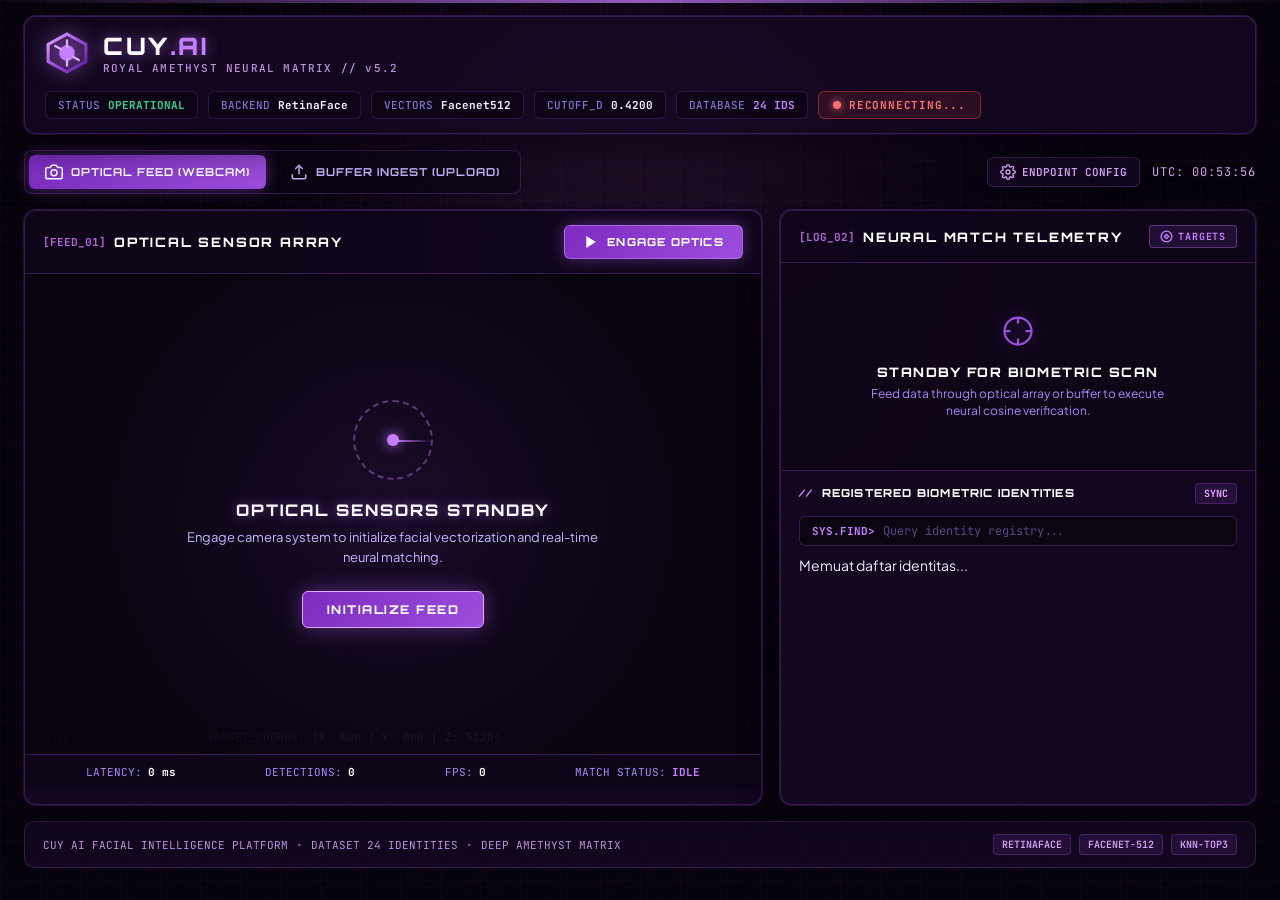
==== index.html @ 23558129 "Initial commit: CUY.AI Royal Amethyst Neural Biometrics Studio" ====
<!DOCTYPE html>
<html lang="id">
<head>
    <meta charset="UTF-8">
    <meta name="viewport" content="width=device-width, initial-scale=1.0">
    <title>CUY.AI • Royal Amethyst Neural Biometrics</title>
    <meta name="description" content="CUY AI Facial Intelligence & Biometric Vector Analysis powered by RetinaFace & DeepFace Facenet512">
    <link rel="preconnect" href="https://fonts.googleapis.com">
    <link rel="preconnect" href="https://fonts.gstatic.com" crossorigin>
    <link href="https://fonts.googleapis.com/css2?family=JetBrains+Mono:wght@300;400;500;700&family=Orbitron:wght@500;700;800;900&family=Plus+Jakarta+Sans:wght@400;500;600;700;800&display=swap" rel="stylesheet">
    <link rel="stylesheet" href="style.css">
</head>
<body class="amethyst-body">
    <!-- Ambient Texture & Background Elements -->
    <div class="ambient-texture-overlay"></div>
    <div class="amethyst-radial-bloom"></div>
    <div class="cyber-grid-overlay"></div>
    <div class="scanline-sweep"></div>

    <div class="cuy-app-container">
        <!-- TOP HUD TELEMETRY BAR -->
        <header class="cuy-top-nav">
            <div class="brand-cluster">
                <div class="brand-crystal-badge">
                    <svg viewBox="0 0 28 28" fill="none" class="brand-icon">
                        <path d="M14 2L26 8.5V19.5L14 26L2 19.5V8.5L14 2Z" stroke="url(#cuy-grad)" stroke-width="2" fill="rgba(157, 78, 221, 0.15)"/>
                        <circle cx="14" cy="14" r="5" fill="#c77dff" class="pulse-core"/>
                        <path d="M14 6V10M14 18V22M6.5 9.5L10 11.5M18 16.5L21.5 18.5" stroke="#e0aaff" stroke-width="1.5" stroke-linecap="round"/>
                        <defs>
                            <linearGradient id="cuy-grad" x1="2" y1="2" x2="26" y2="26" gradientUnits="userSpaceOnUse">
                                <stop stop-color="#e0aaff"/>
                                <stop offset="0.5" stop-color="#9d4edd"/>
                                <stop offset="1" stop-color="#5a189a"/>
                            </linearGradient>
                        </defs>
                    </svg>
                </div>
                <div class="brand-titles">
                    <div class="brand-name">CUY<span class="brand-dot">.AI</span></div>
                    <div class="brand-tagline">ROYAL AMETHYST NEURAL MATRIX // v5.2</div>
                </div>
            </div>

            <!-- Telemetry Metrics Pills -->
            <div class="telemetry-deck">
                <div class="hud-pill">
                    <span class="pill-k">STATUS</span>
                    <span class="pill-v status-live" id="systemStatusText">OPERATIONAL</span>
                </div>
                <div class="hud-pill">
                    <span class="pill-k">BACKEND</span>
                    <span class="pill-v" id="detectorText">RetinaFace</span>
                </div>
                <div class="hud-pill">
                    <span class="pill-k">VECTORS</span>
                    <span class="pill-v" id="modelText">Facenet512</span>
                </div>
                <div class="hud-pill">
                    <span class="pill-k">CUTOFF_D</span>
                    <span class="pill-v" id="cutoffText">0.4200</span>
                </div>
                <div class="hud-pill hud-pill-ids">
                    <span class="pill-k">DATABASE</span>
                    <span class="pill-v text-amethyst" id="totalPersonsBadge">24 IDS</span>
                </div>
                <button class="server-status-pill online" id="btnServerStatus" title="Klik untuk konfirmasi URL Backend">
                    <span class="pulse-indicator"></span>
                    <span class="status-name" id="serverStateLabel">ONLINE [24 ID]</span>
                </button>
            </div>
        </header>

        <!-- SUB NAV / MODE SWITCHER -->
        <div class="cuy-subnav">
            <div class="mode-switcher">
                <button class="mode-tab active" id="tabWebcam">
                    <svg viewBox="0 0 24 24" width="18" height="18" fill="none" stroke="currentColor" stroke-width="2"><path d="M23 19a2 2 0 0 1-2 2H3a2 2 0 0 1-2-2V8a2 2 0 0 1 2-2h4l2-3h6l2 3h4a2 2 0 0 1 2 2z"></path><circle cx="12" cy="13" r="4"></circle></svg>
                    <span>OPTICAL FEED (WEBCAM)</span>
                </button>
                <button class="mode-tab" id="tabUpload">
                    <svg viewBox="0 0 24 24" width="18" height="18" fill="none" stroke="currentColor" stroke-width="2"><path d="M21 15v4a2 2 0 0 1-2 2H5a2 2 0 0 1-2-2v-4"></path><polyline points="17 8 12 3 7 8"></polyline><line x1="12" y1="3" x2="12" y2="15"></line></svg>
                    <span>BUFFER INGEST (UPLOAD)</span>
                </button>
            </div>
            <div class="subnav-meta">
                <button class="gear-btn" id="btnOpenConfig" title="Pengaturan Endpoint API">
                    <svg viewBox="0 0 24 24" width="16" height="16" fill="none" stroke="currentColor" stroke-width="2"><circle cx="12" cy="12" r="3"></circle><path d="M19.4 15a1.65 1.65 0 0 0 .33 1.82l.06.06a2 2 0 0 1 0 2.83 2 2 0 0 1-2.83 0l-.06-.06a1.65 1.65 0 0 0-1.82-.33 1.65 1.65 0 0 0-1 1.51V21a2 2 0 0 1-2 2 2 2 0 0 1-2-2v-.09A1.65 1.65 0 0 0 9 19.4a1.65 1.65 0 0 0-1.82.33l-.06.06a2 2 0 0 1-2.83 0 2 2 0 0 1 0-2.83l.06-.06a1.65 1.65 0 0 0 .33-1.82 1.65 1.65 0 0 0-1.51-1H3a2 2 0 0 1-2-2 2 2 0 0 1 2-2h.09A1.65 1.65 0 0 0 4.6 9a1.65 1.65 0 0 0-.33-1.82l-.06-.06a2 2 0 0 1 0-2.83 2 2 0 0 1 2.83 0l.06.06a1.65 1.65 0 0 0 1.82.33H9a1.65 1.65 0 0 0 1-1.51V3a2 2 0 0 1 2-2 2 2 0 0 1 2 2v.09a1.65 1.65 0 0 0 1 1.51 1.65 1.65 0 0 0 1.82-.33l.06-.06a2 2 0 0 1 2.83 0 2 2 0 0 1 0 2.83l-.06.06a1.65 1.65 0 0 0-.33 1.82V9a1.65 1.65 0 0 0 1.51 1H21a2 2 0 0 1 2 2 2 2 0 0 1-2 2h-.09a1.65 1.65 0 0 0-1.51 1z"></path></svg>
                    <span>ENDPOINT CONFIG</span>
                </button>
                <div class="hud-clock" id="hudClock">UTC: --:--:--</div>
            </div>
        </div>

        <!-- MAIN DUAL-PANEL STAGE -->
        <main class="cuy-main-grid">
            <!-- LEFT PANEL: OPTICAL VIEWPORT -->
            <section class="cuy-card viewport-card">
                <div class="card-head">
                    <div class="card-title-group">
                        <span class="card-index">[FEED_01]</span>
                        <h2 class="card-title">OPTICAL SENSOR ARRAY</h2>
                    </div>
                    <div class="viewport-actions">
                        <button class="action-btn" id="btnFlipCamera" style="display:none;" title="Ganti Kamera">
                            <svg viewBox="0 0 24 24" width="15" height="15" fill="none" stroke="currentColor" stroke-width="2"><path d="M20 16v4a2 2 0 0 1-2 2H6a2 2 0 0 1-2-2v-4"></path><path d="M4 8V4a2 2 0 0 1 2-2h12a2 2 0 0 1 2 2v4"></path></svg>
                            <span>FLIP</span>
                        </button>
                        <button class="primary-btn" id="btnToggleCamera">
                            <svg viewBox="0 0 24 24" width="16" height="16" fill="currentColor"><polygon points="5 3 19 12 5 21 5 3"></polygon></svg>
                            <span>ENGAGE OPTICS</span>
                        </button>
                    </div>
                </div>

                <!-- VIEWPORT STAGE: WEBCAM -->
                <div class="viewport-stage" id="stageWebcam">
                    <div class="reticle-bracket top-left"></div>
                    <div class="reticle-bracket top-right"></div>
                    <div class="reticle-bracket bottom-left"></div>
                    <div class="reticle-bracket bottom-right"></div>
                    
                    <div class="laser-scanner" id="laserScanner"></div>

                    <video id="webcamVideo" autoplay playsinline muted></video>
                    <canvas id="detectionOverlayCanvas"></canvas>

                    <!-- Standby Placeholder -->
                    <div class="viewport-standby" id="viewportStandby">
                        <div class="standby-radar">
                            <div class="radar-circle"></div>
                            <div class="radar-line"></div>
                            <div class="radar-core"></div>
                        </div>
                        <h3 class="standby-title">OPTICAL SENSORS STANDBY</h3>
                        <p class="standby-sub">Engage camera system to initialize facial vectorization and real-time neural matching.</p>
                        <button class="start-lens-btn" id="btnInitializeFeed">INITIALIZE FEED</button>
                    </div>

                    <!-- Target HUD Overlay Stats -->
                    <div class="viewport-hud-bottom">
                        <div class="hud-audio-bars">
                            <span class="bar b1"></span><span class="bar b2"></span><span class="bar b3"></span><span class="bar b4"></span><span class="bar b5"></span>
                        </div>
                        <div class="hud-coords" id="targetCoords">TARGET_COORDS: [X: 000 | Y: 000 | Z: 512D]</div>
                        <div class="hud-stream-res" id="streamResolution">STREAM: STANDBY</div>
                    </div>
                </div>

                <!-- VIEWPORT STAGE: UPLOAD -->
                <div class="viewport-stage upload-stage" id="stageUpload" style="display:none;">
                    <div class="reticle-bracket top-left"></div>
                    <div class="reticle-bracket top-right"></div>
                    <div class="reticle-bracket bottom-left"></div>
                    <div class="reticle-bracket bottom-right"></div>

                    <div class="upload-dropzone" id="uploadDropzone">
                        <input type="file" id="filePickerInput" accept="image/*" style="display:none;">
                        <div class="upload-art">
                            <svg viewBox="0 0 24 24" width="48" height="48" fill="none" stroke="currentColor" stroke-width="1.6">
                                <path d="M21 15v4a2 2 0 0 1-2 2H5a2 2 0 0 1-2-2v-4"></path>
                                <polyline points="17 8 12 3 7 8"></polyline>
                                <line x1="12" y1="3" x2="12" y2="15"></line>
                            </svg>
                        </div>
                        <h3 class="upload-title">DROP FACE IMAGE HERE</h3>
                        <p class="upload-sub">Supports JPG, PNG, WEBP. Neural network will vectorize and compare with dataset.</p>
                        <button class="primary-btn browse-btn" id="btnBrowseFile">BROWSE LOCAL STORAGE</button>
                    </div>

                    <div class="upload-preview-container" id="uploadPreviewContainer" style="display:none;">
                        <img id="uploadPreviewImg" alt="Ingested frame">
                        <canvas id="uploadOverlayCanvas"></canvas>
                        <button class="action-btn upload-reset-btn" id="btnResetUpload">INGEST NEW IMAGE</button>
                    </div>
                </div>

                <!-- BOTTOM STATS STRIP -->
                <div class="card-foot-telemetry">
                    <div class="foot-item">
                        <span class="foot-label">LATENCY:</span>
                        <span class="foot-val" id="telemetryLatency">0 ms</span>
                    </div>
                    <div class="foot-item">
                        <span class="foot-label">DETECTIONS:</span>
                        <span class="foot-val" id="telemetryFaceCount">0</span>
                    </div>
                    <div class="foot-item">
                        <span class="foot-label">FPS:</span>
                        <span class="foot-val" id="telemetryFps">0</span>
                    </div>
                    <div class="foot-item">
                        <span class="foot-label">MATCH STATUS:</span>
                        <span class="foot-val val-status" id="telemetryMatchStatus">IDLE</span>
                    </div>
                </div>
            </section>

            <!-- RIGHT PANEL: TELEMETRY & IDENTITY MATCH -->
            <section class="cuy-card telemetry-card">
                <div class="card-head">
                    <div class="card-title-group">
                        <span class="card-index">[LOG_02]</span>
                        <h2 class="card-title">NEURAL MATCH TELEMETRY</h2>
                    </div>
                    <div class="targets-badge">
                        <svg viewBox="0 0 24 24" width="13" height="13" fill="none" stroke="currentColor" stroke-width="2.5"><circle cx="12" cy="12" r="10"></circle><polygon points="12 8 8 12 12 16 16 12 12 8"></polygon></svg>
                        <span>TARGETS</span>
                    </div>
                </div>

                <!-- ACTIVE TARGET CARD -->
                <div class="target-card-display" id="targetCardDisplay">
                    <div class="target-empty-state" id="targetEmptyState">
                        <div class="empty-reticle">
                            <svg viewBox="0 0 24 24" width="36" height="36" fill="none" stroke="#9d4edd" stroke-width="1.5">
                                <circle cx="12" cy="12" r="9"></circle>
                                <path d="M12 3v4M12 17v4M3 12h4M17 12h4"></path>
                            </svg>
                        </div>
                        <div class="empty-title">STANDBY FOR BIOMETRIC SCAN</div>
                        <div class="empty-sub">Feed data through optical array or buffer to execute neural cosine verification.</div>
                    </div>

                    <div class="target-detected-state" id="targetDetectedState" style="display:none;">
                        <div class="target-badge-pill" id="targetBadgePill">VERIFIED IDENTITY</div>
                        
                        <div class="target-name-banner">
                            <div class="target-neon-name" id="targetPersonName">IDENTIFYING...</div>
                            <div class="target-id-sub" id="targetIdSub">BIOMETRIC SIGNATURE IDENTIFIED</div>
                        </div>

                        <!-- Confidence Bar -->
                        <div class="confidence-strip">
                            <div class="conf-head">
                                <span class="conf-label">NEURAL CONFIDENCE</span>
                                <span class="conf-score" id="targetConfidenceScore">0.0%</span>
                            </div>
                            <div class="conf-track">
                                <div class="conf-fill" id="targetConfidenceFill" style="width: 0%;"></div>
                            </div>
                        </div>

                        <!-- Distance & Metrics Grid -->
                        <div class="metrics-quad-grid">
                            <div class="quad-item">
                                <span class="quad-k">COSINE DISTANCE</span>
                                <span class="quad-v" id="targetDistanceVal">0.0000</span>
                            </div>
                            <div class="quad-item">
                                <span class="quad-k">SIMILARITY MATCH</span>
                                <span class="quad-v" id="targetSimilarityVal">0.0%</span>
                            </div>
                            <div class="quad-item">
                                <span class="quad-k">TOP-3 KNN POOL</span>
                                <span class="quad-v">AGGREGATED</span>
                            </div>
                            <div class="quad-item">
                                <span class="quad-k">SECURITY TIER</span>
                                <span class="quad-v text-emerald" id="targetSecurityTier">TIER-1 ACCESS</span>
                            </div>
                        </div>
                    </div>
                </div>

                <!-- REGISTERED IDENTITIES SECTION -->
                <div class="registry-header">
                    <div class="reg-title">
                        <span class="reg-slash">//</span>
                        <span>REGISTERED BIOMETRIC IDENTITIES</span>
                    </div>
                    <button class="sync-btn" id="btnSyncRegistry" title="Sinkron ulang database">SYNC</button>
                </div>

                <!-- Search Input -->
                <div class="registry-search-box">
                    <span class="search-prompt">SYS.FIND&gt;</span>
                    <input type="text" id="inputRegistrySearch" placeholder="Query identity registry..." autocomplete="off">
                </div>

                <!-- Identities Grid -->
                <div class="registry-scroll-pane" id="registryGrid">
                    <div class="registry-loading">Memuat daftar identitas...</div>
                </div>
            </section>
        </main>

        <!-- FOOTER BAR -->
        <footer class="cuy-footer">
            <div class="foot-left">
                <span>CUY AI FACIAL INTELLIGENCE PLATFORM</span>
                <span class="sep">•</span>
                <span>DATASET 24 IDENTITIES</span>
                <span class="sep">•</span>
                <span>DEEP AMETHYST MATRIX</span>
            </div>
            <div class="foot-right">
                <span class="tech-tag">RETINAFACE</span>
                <span class="tech-tag">FACENET-512</span>
                <span class="tech-tag">KNN-TOP3</span>
            </div>
        </footer>
    </div>

    <!-- CONFIGURATION MODAL -->
    <div class="modal-backdrop" id="configModal" style="display:none;">
        <div class="modal-card">
            <div class="modal-head">
                <h3 class="modal-title">ENDPOINT CONFIGURATION</h3>
                <button class="modal-close" id="btnCloseConfig">&times;</button>
            </div>
            <div class="modal-body">
                <label class="modal-label" for="cfgApiBase">Backend API Endpoint:</label>
                <input type="text" class="modal-input" id="cfgApiBase" placeholder="http://localhost:5000 atau https://xxx.trycloudflare.com">
                <p class="modal-hint">Masukkan URL Cloudflare Tunnel jika ingin mengakses website ini dari HP atau jaringan luar.</p>
                
                <div class="modal-presets">
                    <button class="preset-btn" id="btnPresetLocal">Use Localhost:5000</button>
                    <button class="preset-btn" id="btnPresetTunnel">Use Cloudflare Tunnel</button>
                </div>
            </div>
            <div class="modal-foot">
                <button class="action-btn" id="btnResetConfig">Reset</button>
                <button class="primary-btn" id="btnSaveConfig">Save & Reconnect</button>
            </div>
        </div>
    </div>

    <script src="app.js"></script>
</body>
</html>
---- style.css ----
/*
 =====================================================================
   CUY.AI - ROYAL AMETHYST NEURAL MATRIX STYLING
   Primary Theme: #884b99 / Deep Velvet Obsidian / Neon Violet
 =====================================================================
*/

:root {
    /* Royal Amethyst Palette inspired by user swatch (#884b99) */
    --amethyst-base: #884b99;
    --amethyst-glow: #9d4edd;
    --amethyst-neon: #b565d8;
    --amethyst-bright: #c77dff;
    --amethyst-light: #e0aaff;
    --amethyst-pale: #f3e8ff;

    /* Deep Obsidian Velvet Backdrops */
    --bg-darkest: #07030b;
    --bg-darker: #0d0614;
    --bg-surface: #140820;
    --bg-card: rgba(22, 10, 36, 0.78);
    --bg-card-hover: rgba(33, 14, 53, 0.88);

    /* Borders & Accents */
    --border-amethyst: rgba(157, 78, 221, 0.28);
    --border-amethyst-bright: rgba(199, 125, 255, 0.65);
    --border-subtle: rgba(181, 101, 216, 0.15);

    /* Status Colors */
    --color-emerald: #10b981;
    --color-emerald-glow: rgba(16, 185, 129, 0.35);
    --color-amber: #f59e0b;
    --color-crimson: #ef4444;

    /* Shadows & Glows */
    --glow-amethyst: 0 0 20px rgba(157, 78, 221, 0.45);
    --glow-amethyst-lg: 0 0 35px rgba(199, 125, 255, 0.55);
    --box-card: 0 12px 36px 0 rgba(10, 2, 18, 0.65), 0 0 0 1px var(--border-amethyst);

    /* Fonts */
    --font-display: 'Orbitron', monospace;
    --font-code: 'JetBrains Mono', monospace;
    --font-body: 'Plus Jakarta Sans', sans-serif;
}

* {
    box-sizing: border-box;
    margin: 0;
    padding: 0;
    -webkit-font-smoothing: antialiased;
}

html, body {
    width: 100%;
    min-height: 100vh;
    background-color: var(--bg-darkest);
    color: #ede9fe;
    font-family: var(--font-body);
    font-size: 14px;
    overflow-x: hidden;
}

/* Ambient Layers */
.ambient-texture-overlay {
    position: fixed;
    top: 0;
    left: 0;
    width: 100%;
    height: 100%;
    background-image: url('theme-purple.png');
    background-size: cover;
    background-position: center;
    opacity: 0.12;
    mix-blend-mode: overlay;
    pointer-events: none;
    z-index: 1;
}

.amethyst-radial-bloom {
    position: fixed;
    top: -20%;
    left: 20%;
    width: 60vw;
    height: 60vw;
    background: radial-gradient(circle, rgba(136, 75, 153, 0.22) 0%, rgba(90, 24, 154, 0.08) 50%, transparent 75%);
    filter: blur(80px);
    pointer-events: none;
    z-index: 2;
}

.cyber-grid-overlay {
    position: fixed;
    top: 0;
    left: 0;
    width: 100%;
    height: 100%;
    background-image: 
        linear-gradient(rgba(157, 78, 221, 0.04) 1px, transparent 1px),
        linear-gradient(90deg, rgba(157, 78, 221, 0.04) 1px, transparent 1px);
    background-size: 40px 40px;
    pointer-events: none;
    z-index: 3;
}

.scanline-sweep {
    position: fixed;
    top: 0;
    left: 0;
    width: 100%;
    height: 3px;
    background: linear-gradient(90deg, transparent, rgba(199, 125, 255, 0.75), transparent);
    animation: scanSweep 7s linear infinite;
    pointer-events: none;
    z-index: 4;
}

@keyframes scanSweep {
    0% { transform: translateY(-100%); opacity: 0; }
    10% { opacity: 1; }
    90% { opacity: 1; }
    100% { transform: translateY(100vh); opacity: 0; }
}

/* Main Container */
.cuy-app-container {
    position: relative;
    z-index: 10;
    max-width: 1540px;
    margin: 0 auto;
    padding: 16px 24px 32px;
    display: flex;
    flex-direction: column;
    min-height: 100vh;
    gap: 16px;
}

/* TOP NAV */
.cuy-top-nav {
    display: flex;
    align-items: center;
    justify-content: space-between;
    flex-wrap: wrap;
    gap: 16px;
    padding: 14px 20px;
    background: var(--bg-card);
    backdrop-filter: blur(18px);
    border: 1px solid var(--border-amethyst);
    border-radius: 12px;
    box-shadow: var(--box-card);
}

.brand-cluster {
    display: flex;
    align-items: center;
    gap: 14px;
}

.brand-crystal-badge {
    width: 44px;
    height: 44px;
    display: flex;
    align-items: center;
    justify-content: center;
    filter: drop-shadow(0 0 10px rgba(199, 125, 255, 0.6));
}

.brand-icon {
    width: 100%;
    height: 100%;
}

.pulse-core {
    animation: corePulse 2.4s ease-in-out infinite;
}

@keyframes corePulse {
    0%, 100% { transform: scale(1); opacity: 0.8; }
    50% { transform: scale(1.15); opacity: 1; filter: drop-shadow(0 0 6px #c77dff); }
}

.brand-name {
    font-family: var(--font-display);
    font-size: 24px;
    font-weight: 900;
    letter-spacing: 2.5px;
    color: #ffffff;
    text-shadow: 0 0 14px rgba(199, 125, 255, 0.65);
}

.brand-dot {
    color: var(--amethyst-bright);
}

.brand-tagline {
    font-family: var(--font-code);
    font-size: 11px;
    font-weight: 500;
    color: var(--amethyst-light);
    letter-spacing: 1.2px;
    opacity: 0.85;
}

/* Telemetry Deck */
.telemetry-deck {
    display: flex;
    align-items: center;
    flex-wrap: wrap;
    gap: 10px;
}

.hud-pill {
    display: flex;
    align-items: center;
    gap: 8px;
    padding: 6px 12px;
    background: rgba(12, 4, 18, 0.65);
    border: 1px solid rgba(157, 78, 221, 0.22);
    border-radius: 6px;
    font-family: var(--font-code);
    font-size: 11px;
}

.pill-k {
    color: #a78bfa;
    font-weight: 500;
    opacity: 0.8;
}

.pill-v {
    color: #f5f3ff;
    font-weight: 700;
}

.pill-v.status-live {
    color: #34d399;
}

.text-amethyst {
    color: var(--amethyst-bright) !important;
}

.server-status-pill {
    display: inline-flex;
    align-items: center;
    gap: 8px;
    padding: 6px 14px;
    background: rgba(16, 185, 129, 0.12);
    border: 1px solid rgba(16, 185, 129, 0.45);
    color: #34d399;
    border-radius: 6px;
    font-family: var(--font-code);
    font-size: 11px;
    font-weight: 700;
    letter-spacing: 0.8px;
    cursor: pointer;
    transition: all 0.2s ease;
}

.server-status-pill:hover {
    background: rgba(16, 185, 129, 0.22);
    box-shadow: 0 0 12px var(--color-emerald-glow);
}

.server-status-pill.offline {
    background: rgba(239, 68, 68, 0.12);
    border-color: rgba(239, 68, 68, 0.45);
    color: #f87171;
}

.pulse-indicator {
    width: 8px;
    height: 8px;
    background-color: currentColor;
    border-radius: 50%;
    box-shadow: 0 0 8px currentColor;
    animation: beaconBlink 1.6s ease-in-out infinite;
}

@keyframes beaconBlink {
    0%, 100% { opacity: 1; transform: scale(1); }
    50% { opacity: 0.4; transform: scale(0.8); }
}

/* SUB NAV */
.cuy-subnav {
    display: flex;
    align-items: center;
    justify-content: space-between;
    flex-wrap: wrap;
    gap: 12px;
}

.mode-switcher {
    display: flex;
    align-items: center;
    gap: 8px;
    background: rgba(13, 5, 20, 0.6);
    padding: 4px;
    border-radius: 8px;
    border: 1px solid var(--border-amethyst);
}

.mode-tab {
    display: flex;
    align-items: center;
    gap: 8px;
    padding: 8px 16px;
    background: transparent;
    border: none;
    color: #c4b5fd;
    font-family: var(--font-display);
    font-size: 11px;
    font-weight: 700;
    letter-spacing: 1px;
    border-radius: 6px;
    cursor: pointer;
    transition: all 0.25s ease;
}

.mode-tab:hover {
    color: #ffffff;
    background: rgba(157, 78, 221, 0.15);
}

.mode-tab.active {
    background: linear-gradient(135deg, #7b2cbf, #9d4edd);
    color: #ffffff;
    box-shadow: 0 0 16px rgba(157, 78, 221, 0.5);
}

.subnav-meta {
    display: flex;
    align-items: center;
    gap: 12px;
}

.gear-btn {
    display: flex;
    align-items: center;
    gap: 6px;
    padding: 6px 12px;
    background: rgba(22, 10, 36, 0.8);
    border: 1px solid var(--border-amethyst);
    color: var(--amethyst-light);
    border-radius: 6px;
    font-family: var(--font-code);
    font-size: 11px;
    font-weight: 600;
    cursor: pointer;
    transition: all 0.2s ease;
}

.gear-btn:hover {
    border-color: var(--amethyst-bright);
    color: #ffffff;
    box-shadow: var(--glow-amethyst);
}

.hud-clock {
    font-family: var(--font-code);
    font-size: 12px;
    color: var(--amethyst-light);
    letter-spacing: 1px;
}

/* MAIN STAGE GRID */
.cuy-main-grid {
    display: grid;
    grid-template-columns: 1.55fr 1fr;
    gap: 18px;
    flex: 1;
}

@media (max-width: 1080px) {
    .cuy-main-grid {
        grid-template-columns: 1fr;
    }
}

/* CARDS */
.cuy-card {
    background: var(--bg-card);
    backdrop-filter: blur(20px);
    border: 1px solid var(--border-amethyst);
    border-radius: 12px;
    box-shadow: var(--box-card);
    display: flex;
    flex-direction: column;
    overflow: hidden;
}

.card-head {
    display: flex;
    align-items: center;
    justify-content: space-between;
    padding: 14px 18px;
    border-bottom: 1px solid var(--border-amethyst);
    background: rgba(13, 5, 20, 0.5);
}

.card-title-group {
    display: flex;
    align-items: center;
    gap: 8px;
}

.card-index {
    font-family: var(--font-code);
    font-size: 11px;
    color: var(--amethyst-neon);
    font-weight: 700;
}

.card-title {
    font-family: var(--font-display);
    font-size: 13px;
    font-weight: 800;
    letter-spacing: 1.8px;
    color: #ffffff;
}

/* Buttons */
.primary-btn {
    display: inline-flex;
    align-items: center;
    gap: 8px;
    padding: 8px 18px;
    background: linear-gradient(135deg, #7b2cbf 0%, #9d4edd 100%);
    color: #ffffff;
    border: 1px solid rgba(224, 170, 255, 0.4);
    border-radius: 6px;
    font-family: var(--font-display);
    font-size: 11px;
    font-weight: 800;
    letter-spacing: 1.2px;
    cursor: pointer;
    box-shadow: 0 0 16px rgba(157, 78, 221, 0.45);
    transition: all 0.25s ease;
}

.primary-btn:hover {
    background: linear-gradient(135deg, #9d4edd 0%, #c77dff 100%);
    box-shadow: 0 0 24px rgba(199, 125, 255, 0.65);
    transform: translateY(-1px);
}

.action-btn {
    display: inline-flex;
    align-items: center;
    gap: 6px;
    padding: 7px 14px;
    background: rgba(30, 14, 48, 0.8);
    border: 1px solid var(--border-amethyst);
    color: var(--amethyst-light);
    border-radius: 6px;
    font-family: var(--font-display);
    font-size: 10px;
    font-weight: 700;
    letter-spacing: 1px;
    cursor: pointer;
    transition: all 0.2s ease;
}

.action-btn:hover {
    border-color: var(--amethyst-bright);
    color: #ffffff;
}

/* VIEWPORT STAGE */
.viewport-stage {
    position: relative;
    width: 100%;
    min-height: 480px;
    background: #08030d;
    display: flex;
    align-items: center;
    justify-content: center;
    overflow: hidden;
}

#webcamVideo {
    width: 100%;
    height: 100%;
    object-fit: cover;
    display: block;
}

#detectionOverlayCanvas {
    position: absolute;
    top: 0;
    left: 0;
    width: 100%;
    height: 100%;
    pointer-events: none;
    z-index: 5;
}

/* Reticle brackets */
.reticle-bracket {
    position: absolute;
    width: 22px;
    height: 22px;
    border: 2px solid var(--amethyst-bright);
    pointer-events: none;
    z-index: 6;
    opacity: 0.85;
}

.reticle-bracket.top-left { top: 12px; left: 12px; border-right: none; border-bottom: none; }
.reticle-bracket.top-right { top: 12px; right: 12px; border-left: none; border-bottom: none; }
.reticle-bracket.bottom-left { bottom: 12px; left: 12px; border-right: none; border-top: none; }
.reticle-bracket.bottom-right { bottom: 12px; right: 12px; border-left: none; border-top: none; }

.laser-scanner {
    position: absolute;
    top: 0;
    left: 0;
    width: 100%;
    height: 2px;
    background: linear-gradient(90deg, transparent, #c77dff, #ffffff, #c77dff, transparent);
    box-shadow: 0 0 12px #c77dff, 0 0 24px #9d4edd;
    opacity: 0;
    pointer-events: none;
    z-index: 7;
}

.laser-scanner.active {
    opacity: 1;
    animation: laserScan 2.4s ease-in-out infinite;
}

@keyframes laserScan {
    0% { top: 4%; }
    50% { top: 96%; }
    100% { top: 4%; }
}

/* Standby Viewport */
.viewport-standby {
    position: absolute;
    inset: 0;
    display: flex;
    flex-direction: column;
    align-items: center;
    justify-content: center;
    background: radial-gradient(circle at center, rgba(30, 13, 48, 0.8) 0%, rgba(8, 3, 13, 0.98) 75%);
    text-align: center;
    padding: 32px;
    z-index: 8;
}

.standby-radar {
    position: relative;
    width: 80px;
    height: 80px;
    margin-bottom: 20px;
}

.radar-circle {
    position: absolute;
    inset: 0;
    border: 2px dashed rgba(199, 125, 255, 0.4);
    border-radius: 50%;
    animation: radarSpin 8s linear infinite;
}

.radar-line {
    position: absolute;
    top: 50%;
    left: 50%;
    width: 38px;
    height: 2px;
    background: linear-gradient(90deg, #c77dff, transparent);
    transform-origin: 0 0;
    animation: radarSweep 2.2s linear infinite;
}

.radar-core {
    position: absolute;
    top: calc(50% - 6px);
    left: calc(50% - 6px);
    width: 12px;
    height: 12px;
    background: #c77dff;
    border-radius: 50%;
    box-shadow: 0 0 14px #c77dff;
}

@keyframes radarSpin {
    from { transform: rotate(0deg); }
    to { transform: rotate(360deg); }
}

@keyframes radarSweep {
    from { transform: rotate(0deg); }
    to { transform: rotate(360deg); }
}

.standby-title {
    font-family: var(--font-display);
    font-size: 16px;
    font-weight: 800;
    letter-spacing: 2px;
    color: #ffffff;
    margin-bottom: 8px;
    text-shadow: 0 0 12px rgba(199, 125, 255, 0.5);
}

.standby-sub {
    font-size: 13px;
    color: #c4b5fd;
    max-width: 440px;
    line-height: 1.5;
    margin-bottom: 24px;
}

.start-lens-btn {
    padding: 10px 24px;
    background: linear-gradient(135deg, #7b2cbf, #9d4edd);
    border: 1px solid #e0aaff;
    color: #ffffff;
    font-family: var(--font-display);
    font-size: 12px;
    font-weight: 800;
    letter-spacing: 1.5px;
    border-radius: 6px;
    cursor: pointer;
    box-shadow: 0 0 20px rgba(157, 78, 221, 0.5);
    transition: all 0.25s ease;
}

.start-lens-btn:hover {
    background: linear-gradient(135deg, #9d4edd, #c77dff);
    box-shadow: 0 0 30px rgba(199, 125, 255, 0.8);
    transform: scale(1.03);
}

/* Viewport HUD bottom */
.viewport-hud-bottom {
    position: absolute;
    bottom: 0;
    left: 0;
    right: 0;
    padding: 10px 16px;
    background: linear-gradient(to top, rgba(7, 3, 11, 0.85) 0%, transparent 100%);
    display: flex;
    align-items: center;
    justify-content: space-between;
    font-family: var(--font-code);
    font-size: 11px;
    color: var(--amethyst-light);
    pointer-events: none;
    z-index: 6;
}

.hud-audio-bars {
    display: flex;
    align-items: flex-end;
    gap: 3px;
    height: 12px;
}

.hud-audio-bars .bar {
    width: 3px;
    background: var(--amethyst-bright);
    border-radius: 1px;
}

.b1 { height: 4px; }
.b2 { height: 9px; }
.b3 { height: 12px; }
.b4 { height: 7px; }
.b5 { height: 10px; }

/* Upload Stage */
.upload-stage {
    min-height: 480px;
}

.upload-dropzone {
    width: 90%;
    max-width: 500px;
    padding: 44px 28px;
    background: rgba(22, 10, 36, 0.7);
    border: 2px dashed rgba(181, 101, 216, 0.45);
    border-radius: 14px;
    text-align: center;
    display: flex;
    flex-direction: column;
    align-items: center;
    transition: all 0.25s ease;
}

.upload-dropzone.dragover {
    border-color: var(--amethyst-bright);
    background: rgba(40, 18, 66, 0.85);
    box-shadow: 0 0 24px rgba(157, 78, 221, 0.4);
}

.upload-art {
    color: var(--amethyst-bright);
    margin-bottom: 16px;
    filter: drop-shadow(0 0 10px rgba(199, 125, 255, 0.6));
}

.upload-title {
    font-family: var(--font-display);
    font-size: 16px;
    font-weight: 800;
    letter-spacing: 1.5px;
    color: #ffffff;
    margin-bottom: 8px;
}

.upload-sub {
    font-size: 12px;
    color: #c4b5fd;
    line-height: 1.5;
    margin-bottom: 22px;
}

.upload-preview-container {
    position: relative;
    width: 100%;
    height: 100%;
    display: flex;
    align-items: center;
    justify-content: center;
    padding: 16px;
}

#uploadPreviewImg {
    max-width: 100%;
    max-height: 460px;
    border-radius: 8px;
    border: 1px solid var(--border-amethyst);
}

#uploadOverlayCanvas {
    position: absolute;
    top: 16px;
    left: 16px;
    pointer-events: none;
}

.upload-reset-btn {
    position: absolute;
    bottom: 24px;
    right: 24px;
    background: rgba(13, 5, 20, 0.85);
}

/* Card Foot Telemetry */
.card-foot-telemetry {
    display: flex;
    align-items: center;
    justify-content: space-around;
    padding: 10px 16px;
    background: rgba(13, 5, 20, 0.6);
    border-top: 1px solid var(--border-amethyst);
    font-family: var(--font-code);
    font-size: 11px;
}

.foot-item {
    display: flex;
    align-items: center;
    gap: 6px;
}

.foot-label {
    color: #a78bfa;
}

.foot-val {
    color: #ffffff;
    font-weight: 700;
}

.val-status {
    color: var(--amethyst-bright);
}

/* RIGHT PANEL: TELEMETRY & MATCH DISPLAY */
.telemetry-card {
    display: flex;
    flex-direction: column;
}

.targets-badge {
    display: flex;
    align-items: center;
    gap: 5px;
    padding: 4px 10px;
    background: rgba(157, 78, 221, 0.15);
    border: 1px solid rgba(199, 125, 255, 0.35);
    color: var(--amethyst-bright);
    border-radius: 4px;
    font-family: var(--font-code);
    font-size: 10px;
    font-weight: 700;
    letter-spacing: 0.8px;
}

/* Target Display Area */
.target-card-display {
    padding: 18px;
    background: rgba(12, 5, 18, 0.55);
    border-bottom: 1px solid var(--border-amethyst);
}

.target-empty-state {
    padding: 32px 18px;
    text-align: center;
    display: flex;
    flex-direction: column;
    align-items: center;
}

.empty-reticle {
    margin-bottom: 12px;
    filter: drop-shadow(0 0 10px rgba(157, 78, 221, 0.4));
}

.empty-title {
    font-family: var(--font-display);
    font-size: 13px;
    font-weight: 800;
    letter-spacing: 1.5px;
    color: #ffffff;
    margin-bottom: 6px;
}

.empty-sub {
    font-size: 12px;
    color: #a78bfa;
    max-width: 320px;
    line-height: 1.4;
}

.target-detected-state {
    display: flex;
    flex-direction: column;
    gap: 14px;
    animation: fadeIn 0.3s ease;
}

@keyframes fadeIn {
    from { opacity: 0; transform: translateY(6px); }
    to { opacity: 1; transform: translateY(0); }
}

.target-badge-pill {
    align-self: flex-start;
    padding: 4px 12px;
    background: rgba(16, 185, 129, 0.15);
    border: 1px solid rgba(16, 185, 129, 0.5);
    color: #34d399;
    font-family: var(--font-display);
    font-size: 10px;
    font-weight: 800;
    letter-spacing: 1px;
    border-radius: 4px;
}

.target-badge-pill.unknown {
    background: rgba(239, 68, 68, 0.15);
    border-color: rgba(239, 68, 68, 0.5);
    color: #f87171;
}

.target-neon-name {
    font-family: var(--font-display);
    font-size: 24px;
    font-weight: 900;
    letter-spacing: 2px;
    color: #ffffff;
    text-shadow: 0 0 16px rgba(199, 125, 255, 0.8), 0 0 32px rgba(157, 78, 221, 0.5);
}

.target-id-sub {
    font-family: var(--font-code);
    font-size: 11px;
    color: var(--amethyst-light);
    letter-spacing: 1px;
    margin-top: 2px;
}

/* Confidence Bar */
.confidence-strip {
    display: flex;
    flex-direction: column;
    gap: 6px;
}

.conf-head {
    display: flex;
    justify-content: space-between;
    font-family: var(--font-code);
    font-size: 11px;
}

.conf-label {
    color: #a78bfa;
}

.conf-score {
    color: #ffffff;
    font-weight: 700;
}

.conf-track {
    width: 100%;
    height: 8px;
    background: rgba(13, 5, 20, 0.8);
    border: 1px solid var(--border-amethyst);
    border-radius: 4px;
    overflow: hidden;
}

.conf-fill {
    height: 100%;
    background: linear-gradient(90deg, #7b2cbf, #c77dff);
    box-shadow: 0 0 12px rgba(199, 125, 255, 0.8);
    border-radius: 3px;
    transition: width 0.35s ease;
}

/* Metrics Quad Grid */
.metrics-quad-grid {
    display: grid;
    grid-template-columns: 1fr 1fr;
    gap: 8px;
}

.quad-item {
    padding: 8px 12px;
    background: rgba(15, 6, 23, 0.65);
    border: 1px solid rgba(157, 78, 221, 0.2);
    border-radius: 6px;
    display: flex;
    flex-direction: column;
    gap: 2px;
}

.quad-k {
    font-family: var(--font-code);
    font-size: 10px;
    color: #a78bfa;
}

.quad-v {
    font-family: var(--font-code);
    font-size: 12px;
    font-weight: 700;
    color: #ffffff;
}

.text-emerald {
    color: #34d399 !important;
}

/* REGISTRY SECTION */
.registry-header {
    display: flex;
    align-items: center;
    justify-content: space-between;
    padding: 12px 18px 8px;
    font-family: var(--font-display);
    font-size: 11px;
    font-weight: 800;
    letter-spacing: 1.2px;
    color: #ffffff;
}

.reg-slash {
    color: var(--amethyst-bright);
    margin-right: 4px;
}

.sync-btn {
    padding: 3px 8px;
    background: rgba(157, 78, 221, 0.15);
    border: 1px solid var(--border-amethyst);
    color: var(--amethyst-light);
    border-radius: 4px;
    font-family: var(--font-code);
    font-size: 10px;
    font-weight: 700;
    cursor: pointer;
    transition: all 0.2s ease;
}

.sync-btn:hover {
    border-color: var(--amethyst-bright);
    color: #ffffff;
}

.registry-search-box {
    display: flex;
    align-items: center;
    gap: 8px;
    margin: 4px 18px 10px;
    padding: 6px 12px;
    background: rgba(10, 4, 16, 0.8);
    border: 1px solid var(--border-amethyst);
    border-radius: 6px;
}

.search-prompt {
    font-family: var(--font-code);
    font-size: 11px;
    color: var(--amethyst-bright);
    font-weight: 700;
}

#inputRegistrySearch {
    flex: 1;
    background: transparent;
    border: none;
    outline: none;
    color: #ffffff;
    font-family: var(--font-code);
    font-size: 12px;
}

#inputRegistrySearch::placeholder {
    color: rgba(167, 139, 250, 0.5);
}

/* Registry Scroll Pane */
.registry-scroll-pane {
    padding: 0 18px 16px;
    display: grid;
    grid-template-columns: 1fr 1fr;
    gap: 8px;
    max-height: 280px;
    overflow-y: auto;
}

.registry-scroll-pane::-webkit-scrollbar {
    width: 6px;
}

.registry-scroll-pane::-webkit-scrollbar-track {
    background: rgba(10, 4, 16, 0.5);
}

.registry-scroll-pane::-webkit-scrollbar-thumb {
    background: rgba(157, 78, 221, 0.35);
    border-radius: 3px;
}

.person-badge-card {
    display: flex;
    align-items: center;
    gap: 8px;
    padding: 8px 12px;
    background: rgba(18, 8, 28, 0.7);
    border: 1px solid rgba(157, 78, 221, 0.2);
    border-radius: 6px;
    transition: all 0.2s ease;
    cursor: pointer;
}

.person-badge-card:hover {
    border-color: var(--amethyst-bright);
    background: rgba(33, 14, 52, 0.85);
    box-shadow: 0 0 12px rgba(157, 78, 221, 0.3);
}

.person-bullet {
    width: 6px;
    height: 6px;
    background: var(--amethyst-bright);
    transform: rotate(45deg);
    flex-shrink: 0;
}

.person-name {
    font-family: var(--font-body);
    font-size: 12px;
    font-weight: 600;
    color: #ede9fe;
    white-space: nowrap;
    overflow: hidden;
    text-overflow: ellipsis;
}

/* FOOTER */
.cuy-footer {
    display: flex;
    align-items: center;
    justify-content: space-between;
    flex-wrap: wrap;
    gap: 12px;
    padding: 12px 18px;
    background: var(--bg-card);
    border: 1px solid var(--border-amethyst);
    border-radius: 10px;
    font-family: var(--font-code);
    font-size: 11px;
    color: var(--amethyst-light);
}

.foot-left {
    display: flex;
    align-items: center;
    gap: 8px;
    opacity: 0.85;
}

.sep {
    color: var(--amethyst-glow);
}

.foot-right {
    display: flex;
    align-items: center;
    gap: 8px;
}

.tech-tag {
    padding: 3px 8px;
    background: rgba(157, 78, 221, 0.15);
    border: 1px solid rgba(157, 78, 221, 0.3);
    border-radius: 4px;
    color: #e0aaff;
    font-size: 10px;
    font-weight: 600;
}

/* MODAL */
.modal-backdrop {
    position: fixed;
    inset: 0;
    background: rgba(4, 1, 7, 0.82);
    backdrop-filter: blur(10px);
    display: flex;
    align-items: center;
    justify-content: center;
    z-index: 1000;
}

.modal-card {
    width: 90%;
    max-width: 480px;
    background: var(--bg-surface);
    border: 1px solid var(--border-amethyst-bright);
    border-radius: 14px;
    box-shadow: 0 0 40px rgba(157, 78, 221, 0.45);
    overflow: hidden;
}

.modal-head {
    display: flex;
    align-items: center;
    justify-content: space-between;
    padding: 16px 20px;
    border-bottom: 1px solid var(--border-amethyst);
    background: rgba(10, 4, 16, 0.6);
}

.modal-title {
    font-family: var(--font-display);
    font-size: 14px;
    font-weight: 800;
    letter-spacing: 1.5px;
    color: #ffffff;
}

.modal-close {
    background: transparent;
    border: none;
    color: #a78bfa;
    font-size: 22px;
    cursor: pointer;
}

.modal-close:hover {
    color: #ffffff;
}

.modal-body {
    padding: 20px;
}

.modal-label {
    display: block;
    font-family: var(--font-code);
    font-size: 11px;
    color: var(--amethyst-light);
    margin-bottom: 8px;
}

.modal-input {
    width: 100%;
    padding: 10px 14px;
    background: rgba(8, 3, 13, 0.9);
    border: 1px solid var(--border-amethyst);
    border-radius: 6px;
    color: #ffffff;
    font-family: var(--font-code);
    font-size: 13px;
    margin-bottom: 8px;
    outline: none;
}

.modal-input:focus {
    border-color: var(--amethyst-bright);
    box-shadow: 0 0 12px rgba(199, 125, 255, 0.5);
}

.modal-hint {
    font-size: 11px;
    color: #a78bfa;
    line-height: 1.4;
    margin-bottom: 16px;
}

.modal-presets {
    display: flex;
    gap: 8px;
}

.preset-btn {
    padding: 6px 12px;
    background: rgba(157, 78, 221, 0.15);
    border: 1px solid var(--border-amethyst);
    color: var(--amethyst-light);
    border-radius: 4px;
    font-family: var(--font-code);
    font-size: 11px;
    cursor: pointer;
}

.preset-btn:hover {
    background: rgba(157, 78, 221, 0.3);
    color: #ffffff;
}

.modal-foot {
    display: flex;
    align-items: center;
    justify-content: flex-end;
    gap: 10px;
    padding: 14px 20px;
    border-top: 1px solid var(--border-amethyst);
    background: rgba(10, 4, 16, 0.6);
}
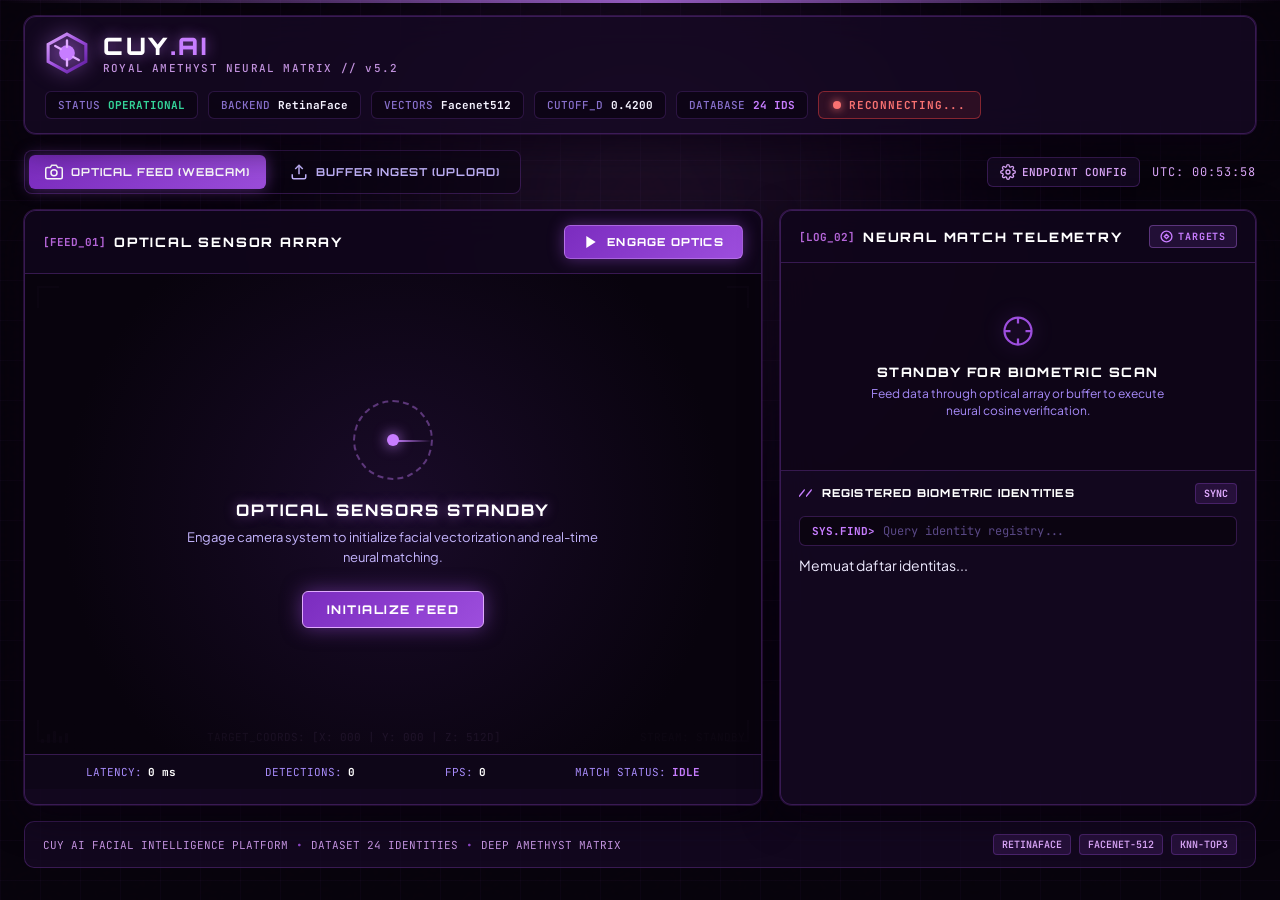
==== commit a5e606aa: "Update server configuration and endpoints for port 5001" ====
--- a/index.html
+++ b/index.html
@@ -310,11 +310,11 @@
             </div>
             <div class="modal-body">
                 <label class="modal-label" for="cfgApiBase">Backend API Endpoint:</label>
-                <input type="text" class="modal-input" id="cfgApiBase" placeholder="http://localhost:5000 atau https://xxx.trycloudflare.com">
+                <input type="text" class="modal-input" id="cfgApiBase" placeholder="http://localhost:5001 atau https://xxx.trycloudflare.com">
                 <p class="modal-hint">Masukkan URL Cloudflare Tunnel jika ingin mengakses website ini dari HP atau jaringan luar.</p>
                 
                 <div class="modal-presets">
-                    <button class="preset-btn" id="btnPresetLocal">Use Localhost:5000</button>
+                    <button class="preset-btn" id="btnPresetLocal">Use Localhost:5001</button>
                     <button class="preset-btn" id="btnPresetTunnel">Use Cloudflare Tunnel</button>
                 </div>
             </div>
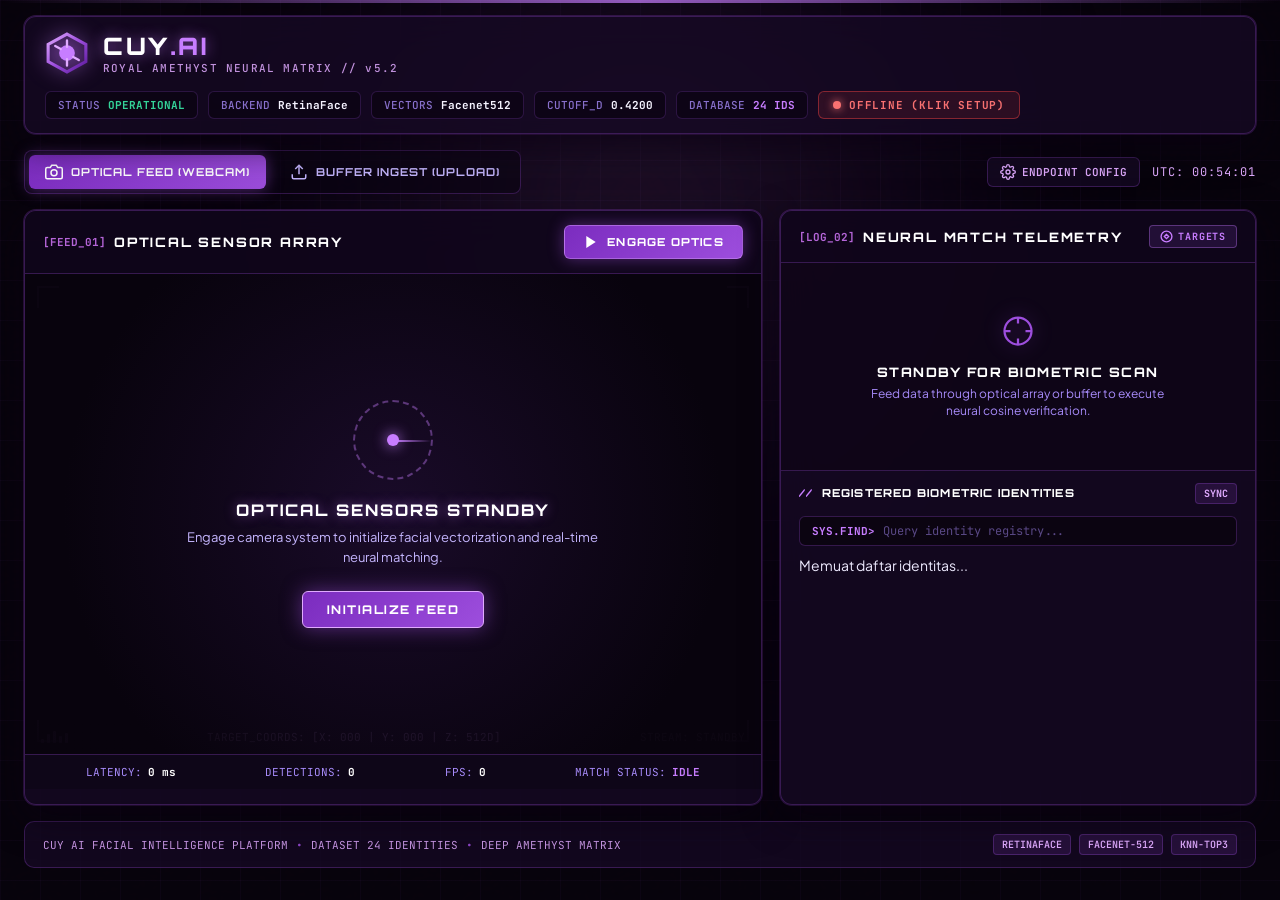
==== commit c2297ed7: "Fix server connection: auto-discovery, unbuffered launcher, pipe deadlock prevention, CORS and auto " ====
--- a/index.html
+++ b/index.html
@@ -311,16 +311,18 @@
             <div class="modal-body">
                 <label class="modal-label" for="cfgApiBase">Backend API Endpoint:</label>
                 <input type="text" class="modal-input" id="cfgApiBase" placeholder="http://localhost:5001 atau https://xxx.trycloudflare.com">
-                <p class="modal-hint">Masukkan URL Cloudflare Tunnel jika ingin mengakses website ini dari HP atau jaringan luar.</p>
+                <p class="modal-hint" id="cfgStatusHint">Pilih preset atau masukkan URL Backend CUY AI.</p>
                 
                 <div class="modal-presets">
-                    <button class="preset-btn" id="btnPresetLocal">Use Localhost:5001</button>
-                    <button class="preset-btn" id="btnPresetTunnel">Use Cloudflare Tunnel</button>
+                    <button type="button" class="preset-btn" id="btnPresetLocal">Localhost:5001</button>
+                    <button type="button" class="preset-btn" id="btnPresetLocal5000">Port 5000</button>
+                    <button type="button" class="preset-btn" id="btnPresetTunnel">Tunnel URL</button>
+                    <button type="button" class="preset-btn" id="btnAutoDetect" style="border-color: #c77dff; color: #e0aaff; font-weight: 600;">⚡ Auto Detect</button>
                 </div>
             </div>
             <div class="modal-foot">
-                <button class="action-btn" id="btnResetConfig">Reset</button>
-                <button class="primary-btn" id="btnSaveConfig">Save & Reconnect</button>
+                <button type="button" class="action-btn" id="btnResetConfig">Reset</button>
+                <button type="button" class="primary-btn" id="btnSaveConfig">Save & Reconnect</button>
             </div>
         </div>
     </div>
--- a/style.css
+++ b/style.css
@@ -1220,6 +1220,7 @@
 
 .modal-presets {
     display: flex;
+    flex-wrap: wrap;
     gap: 8px;
 }
 
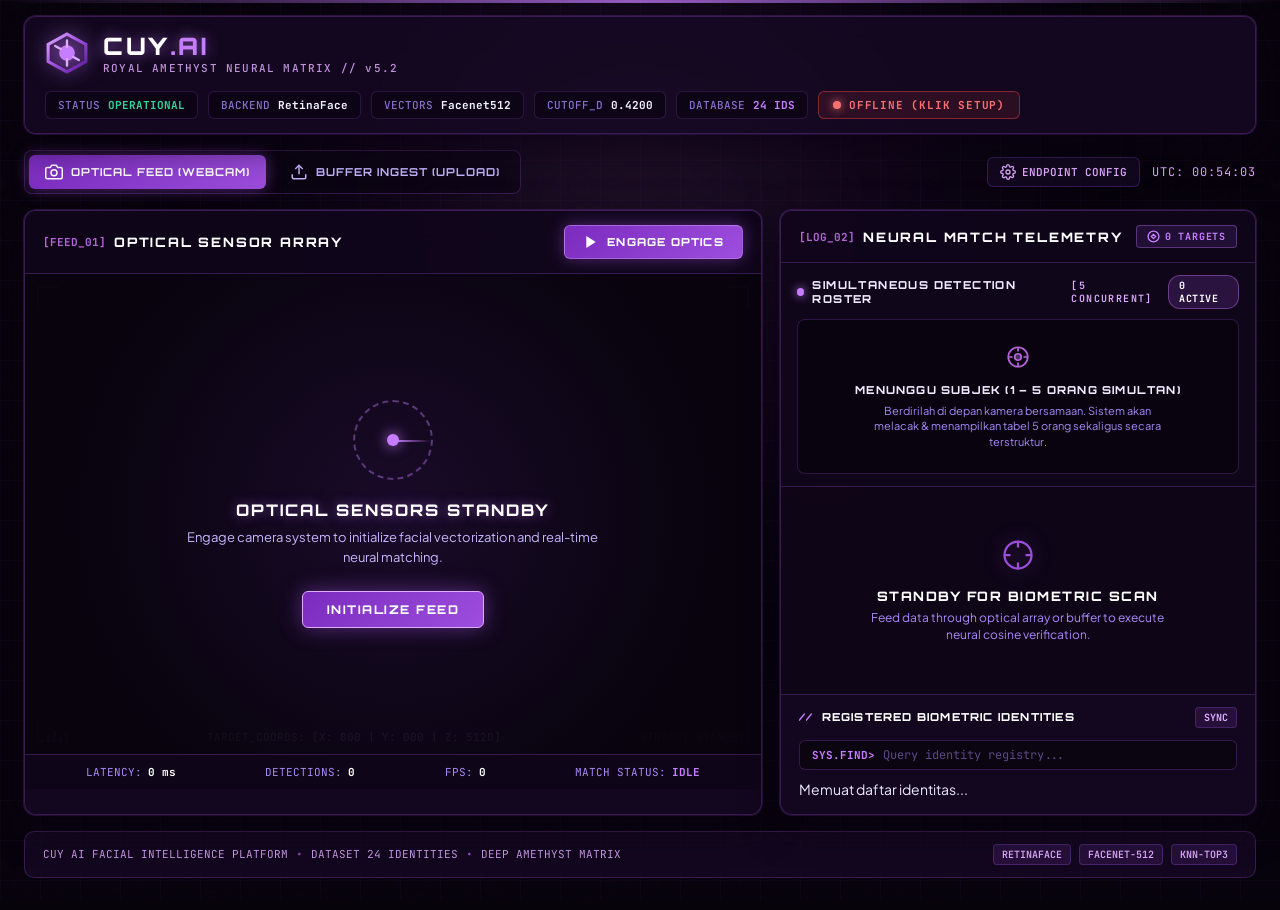
==== commit bb5cb778: "Implement simultaneous multi-target detection table for 5 concurrent subjects" ====
--- a/index.html
+++ b/index.html
@@ -202,14 +202,61 @@
                         <span class="card-index">[LOG_02]</span>
                         <h2 class="card-title">NEURAL MATCH TELEMETRY</h2>
                     </div>
-                    <div class="targets-badge">
+                    <div class="targets-badge" id="targetsBadgeDeck">
                         <svg viewBox="0 0 24 24" width="13" height="13" fill="none" stroke="currentColor" stroke-width="2.5"><circle cx="12" cy="12" r="10"></circle><polygon points="12 8 8 12 12 16 16 12 12 8"></polygon></svg>
-                        <span>TARGETS</span>
-                    </div>
-                </div>
-
-                <!-- ACTIVE TARGET CARD -->
+                        <span id="telemetryTargetBadge">0 TARGETS</span>
+                    </div>
+                </div>
+
+                <!-- SIMULTANEOUS MULTI-TARGET ROSTER DECK (UP TO 5+ ORANG BERSAMAAN) -->
+                <div class="multi-target-roster-deck">
+                    <div class="roster-deck-header">
+                        <div class="roster-deck-title">
+                            <span class="pulse-radar-dot"></span>
+                            <span>SIMULTANEOUS DETECTION ROSTER</span>
+                            <span class="roster-cap-tag">[5 CONCURRENT]</span>
+                        </div>
+                        <div class="roster-counts-badge" id="rosterCountsBadge">0 ACTIVE</div>
+                    </div>
+
+                    <div class="roster-table-container">
+                        <table class="cuy-roster-table" id="cuyRosterTable" style="display:none;">
+                            <thead>
+                                <tr>
+                                    <th style="width: 58px;">SLOT</th>
+                                    <th>IDENTITAS</th>
+                                    <th style="width: 100px;">CONFIDENCE</th>
+                                    <th style="width: 78px;">JARAK</th>
+                                    <th style="width: 100px; text-align: center;">STATUS</th>
+                                </tr>
+                            </thead>
+                            <tbody id="rosterTableBody">
+                                <!-- Populated dynamically by app.js -->
+                            </tbody>
+                        </table>
+
+                        <div class="roster-empty-state" id="rosterEmptyState">
+                            <div class="radar-scan-icon">
+                                <svg viewBox="0 0 24 24" width="26" height="26" fill="none" stroke="#b565d8" stroke-width="1.6">
+                                    <circle cx="12" cy="12" r="9"></circle>
+                                    <path d="M12 3v4M12 17v4M3 12h4M17 12h4"></path>
+                                    <circle cx="12" cy="12" r="3" fill="rgba(199, 125, 255, 0.35)"></circle>
+                                </svg>
+                            </div>
+                            <div class="roster-empty-title">MENUNGGU SUBJEK (1 – 5 ORANG SIMULTAN)</div>
+                            <div class="roster-empty-hint">Berdirilah di depan kamera bersamaan. Sistem akan melacak & menampilkan tabel 5 orang sekaligus secara terstruktur.</div>
+                        </div>
+                    </div>
+                </div>
+
+                <!-- ACTIVE TARGET CARD (DETAILED BIOMETRICS) -->
                 <div class="target-card-display" id="targetCardDisplay">
+                    <!-- Quick Target Slot Chips -->
+                    <div class="target-slot-chips" id="targetSlotChips" style="display:none;">
+                        <span class="chips-label">INSPECT SLOT:</span>
+                        <div class="chips-row" id="chipsRow"></div>
+                    </div>
+
                     <div class="target-empty-state" id="targetEmptyState">
                         <div class="empty-reticle">
                             <svg viewBox="0 0 24 24" width="36" height="36" fill="none" stroke="#9d4edd" stroke-width="1.5">
--- a/style.css
+++ b/style.css
@@ -802,6 +802,315 @@
     letter-spacing: 0.8px;
 }
 
+/* ===================== SIMULTANEOUS MULTI-TARGET ROSTER DECK ===================== */
+.multi-target-roster-deck {
+    background: rgba(15, 6, 24, 0.75);
+    border-bottom: 1px solid var(--border-amethyst);
+    padding: 12px 16px;
+    display: flex;
+    flex-direction: column;
+    gap: 10px;
+}
+
+.roster-deck-header {
+    display: flex;
+    align-items: center;
+    justify-content: space-between;
+}
+
+.roster-deck-title {
+    display: flex;
+    align-items: center;
+    gap: 8px;
+    font-family: var(--font-display);
+    font-size: 11px;
+    font-weight: 800;
+    letter-spacing: 1.4px;
+    color: #ede9fe;
+}
+
+.pulse-radar-dot {
+    width: 8px;
+    height: 8px;
+    background: #c77dff;
+    border-radius: 50%;
+    box-shadow: 0 0 10px #c77dff;
+    animation: radarBlink 1.4s ease-in-out infinite;
+}
+
+@keyframes radarBlink {
+    0%, 100% { opacity: 1; transform: scale(1); }
+    50% { opacity: 0.4; transform: scale(0.75); }
+}
+
+.roster-cap-tag {
+    font-family: var(--font-code);
+    font-size: 10px;
+    color: var(--amethyst-light);
+    font-weight: 600;
+}
+
+.roster-counts-badge {
+    padding: 3px 10px;
+    background: rgba(157, 78, 221, 0.2);
+    border: 1px solid rgba(199, 125, 255, 0.4);
+    border-radius: 12px;
+    font-family: var(--font-code);
+    font-size: 10px;
+    font-weight: 700;
+    color: #ffffff;
+    letter-spacing: 0.5px;
+}
+
+.roster-counts-badge.active {
+    background: rgba(16, 185, 129, 0.25);
+    border-color: rgba(16, 185, 129, 0.6);
+    color: #34d399;
+    box-shadow: 0 0 10px rgba(16, 185, 129, 0.35);
+}
+
+.roster-table-container {
+    width: 100%;
+    max-height: 230px;
+    overflow-y: auto;
+    border: 1px solid rgba(157, 78, 221, 0.25);
+    border-radius: 8px;
+    background: rgba(8, 3, 14, 0.7);
+}
+
+.roster-table-container::-webkit-scrollbar {
+    width: 5px;
+}
+.roster-table-container::-webkit-scrollbar-thumb {
+    background: rgba(199, 125, 255, 0.35);
+    border-radius: 3px;
+}
+
+.cuy-roster-table {
+    width: 100%;
+    border-collapse: collapse;
+    font-family: var(--font-code);
+    font-size: 11px;
+}
+
+.cuy-roster-table thead th {
+    position: sticky;
+    top: 0;
+    background: rgba(20, 8, 32, 0.95);
+    backdrop-filter: blur(8px);
+    color: #a78bfa;
+    font-size: 10px;
+    font-weight: 700;
+    letter-spacing: 1px;
+    text-transform: uppercase;
+    padding: 8px 10px;
+    text-align: left;
+    border-bottom: 1px solid var(--border-amethyst);
+    z-index: 2;
+}
+
+.cuy-roster-table tbody tr.roster-row {
+    border-bottom: 1px solid rgba(157, 78, 221, 0.12);
+    cursor: pointer;
+    transition: all 0.2s ease;
+}
+
+.cuy-roster-table tbody tr.roster-row:hover {
+    background: rgba(157, 78, 221, 0.18);
+}
+
+.cuy-roster-table tbody tr.roster-row.active-row {
+    background: rgba(199, 125, 255, 0.22);
+    box-shadow: inset 3px 0 0 #c77dff;
+}
+
+.cuy-roster-table tbody td {
+    padding: 8px 10px;
+    vertical-align: middle;
+}
+
+.slot-badge {
+    display: inline-block;
+    padding: 2px 6px;
+    border-radius: 4px;
+    font-family: var(--font-display);
+    font-size: 10px;
+    font-weight: 800;
+    background: rgba(157, 78, 221, 0.25);
+    border: 1px solid rgba(199, 125, 255, 0.4);
+    color: #e0aaff;
+}
+
+.roster-row.verified .slot-badge {
+    background: rgba(16, 185, 129, 0.18);
+    border-color: rgba(16, 185, 129, 0.5);
+    color: #34d399;
+}
+
+.roster-row.unknown .slot-badge {
+    background: rgba(239, 68, 68, 0.18);
+    border-color: rgba(239, 68, 68, 0.5);
+    color: #f87171;
+}
+
+.roster-identity-cell {
+    display: flex;
+    flex-direction: column;
+    gap: 2px;
+}
+
+.roster-name {
+    font-weight: 700;
+    color: #ffffff;
+    font-size: 12px;
+    letter-spacing: 0.5px;
+}
+
+.roster-tier {
+    font-size: 9px;
+    color: var(--amethyst-light);
+    letter-spacing: 0.8px;
+}
+
+.roster-conf-cell {
+    display: flex;
+    flex-direction: column;
+    gap: 3px;
+}
+
+.conf-pct {
+    font-weight: 700;
+    color: #ede9fe;
+}
+
+.mini-bar-track {
+    width: 100%;
+    height: 4px;
+    background: rgba(255, 255, 255, 0.1);
+    border-radius: 2px;
+    overflow: hidden;
+}
+
+.mini-bar-fill {
+    height: 100%;
+    background: linear-gradient(90deg, #7b2cbf, #c77dff);
+    border-radius: 2px;
+    transition: width 0.3s ease;
+}
+
+.dist-val {
+    color: #c4b5fd;
+    font-weight: 600;
+}
+
+.roster-status-pill {
+    display: inline-block;
+    padding: 3px 8px;
+    border-radius: 4px;
+    font-family: var(--font-display);
+    font-size: 9px;
+    font-weight: 800;
+    letter-spacing: 0.6px;
+}
+
+.roster-status-pill.verified {
+    background: rgba(16, 185, 129, 0.18);
+    border: 1px solid rgba(16, 185, 129, 0.55);
+    color: #34d399;
+    box-shadow: 0 0 8px rgba(16, 185, 129, 0.3);
+}
+
+.roster-status-pill.unknown {
+    background: rgba(239, 68, 68, 0.18);
+    border: 1px solid rgba(239, 68, 68, 0.55);
+    color: #f87171;
+    box-shadow: 0 0 8px rgba(239, 68, 68, 0.3);
+}
+
+.roster-empty-state {
+    padding: 24px 16px;
+    text-align: center;
+    display: flex;
+    flex-direction: column;
+    align-items: center;
+    gap: 6px;
+}
+
+.radar-scan-icon {
+    margin-bottom: 4px;
+    animation: pulseIcon 2s ease-in-out infinite;
+}
+
+@keyframes pulseIcon {
+    0%, 100% { transform: scale(1); opacity: 0.9; }
+    50% { transform: scale(1.1); opacity: 0.6; }
+}
+
+.roster-empty-title {
+    font-family: var(--font-display);
+    font-size: 11px;
+    font-weight: 800;
+    letter-spacing: 1.2px;
+    color: #ede9fe;
+}
+
+.roster-empty-hint {
+    font-size: 11px;
+    color: #a78bfa;
+    max-width: 310px;
+    line-height: 1.4;
+}
+
+/* Quick Slot Switcher Chips */
+.target-slot-chips {
+    display: flex;
+    align-items: center;
+    gap: 8px;
+    padding-bottom: 12px;
+    margin-bottom: 12px;
+    border-bottom: 1px solid rgba(157, 78, 221, 0.2);
+    overflow-x: auto;
+}
+
+.chips-label {
+    font-family: var(--font-code);
+    font-size: 10px;
+    font-weight: 700;
+    color: #a78bfa;
+    white-space: nowrap;
+}
+
+.chips-row {
+    display: flex;
+    gap: 6px;
+}
+
+.slot-chip-btn {
+    padding: 4px 10px;
+    background: rgba(157, 78, 221, 0.15);
+    border: 1px solid var(--border-amethyst);
+    color: var(--amethyst-light);
+    border-radius: 4px;
+    font-family: var(--font-display);
+    font-size: 10px;
+    font-weight: 800;
+    cursor: pointer;
+    transition: all 0.2s ease;
+    white-space: nowrap;
+}
+
+.slot-chip-btn:hover {
+    background: rgba(199, 125, 255, 0.25);
+    color: #ffffff;
+}
+
+.slot-chip-btn.active {
+    background: linear-gradient(135deg, #7b2cbf, #9d4edd);
+    border-color: #c77dff;
+    color: #ffffff;
+    box-shadow: 0 0 10px rgba(199, 125, 255, 0.5);
+}
+
 /* Target Display Area */
 .target-card-display {
     padding: 18px;
